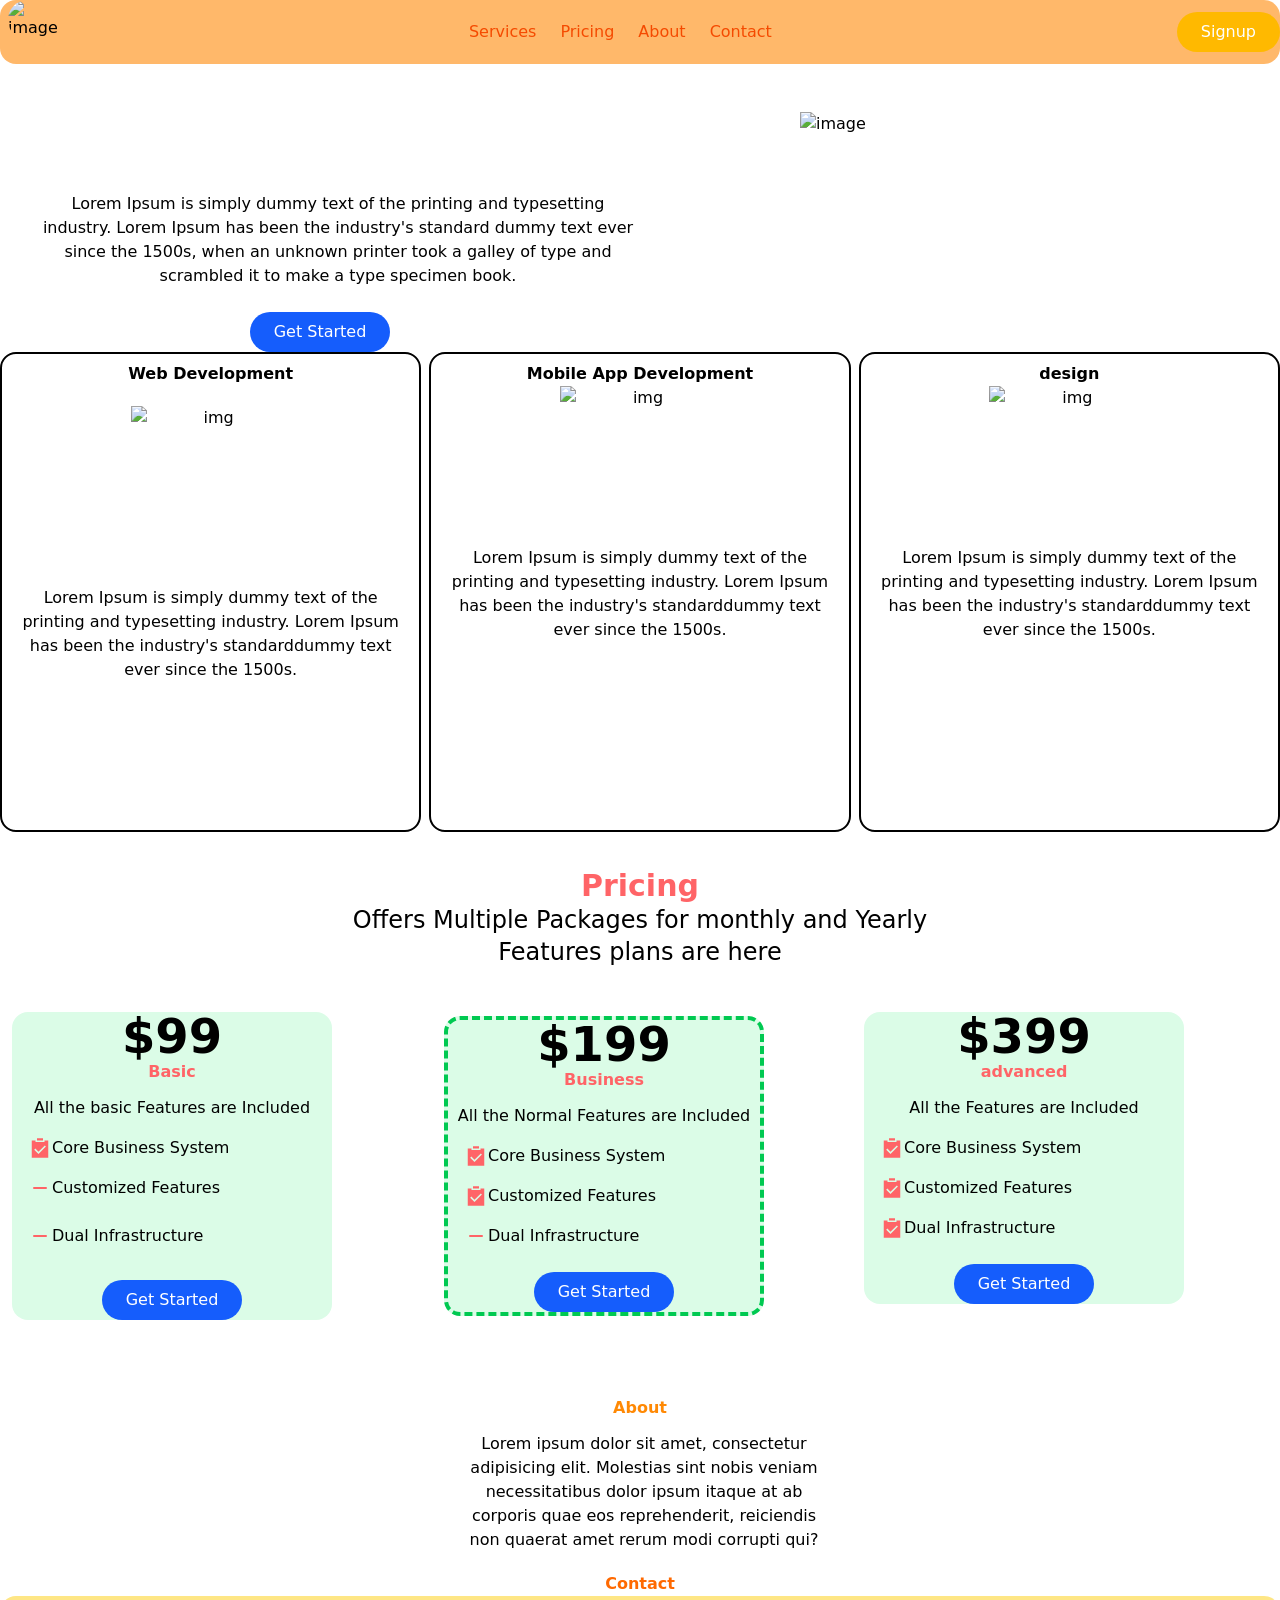
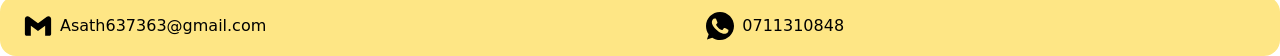
==== index.html @ 2b61382c "Add files via upload" ====
<!DOCTYPE html>
<html lang="en">
<head>
    <meta charset="UTF-8">
    <meta name="viewport" content="width=device-width, initial-scale=1.0">
    <title>Landing Page</title>
    <link href="output.css" rel="stylesheet">
    
</head>
<body>
    <!-- Nav Bar -->
    <div class="container mx-auto bg-orange-300 rounded-2xl">
        <nav class="flex justify-between items-center ">
            <div class="h-16 w-16  ">
                <a href="#"><img class=" ml-2 rounded-full " src="assests/download.jpg" alt="image"></a>
            </div>
            <ul class="flex space-x-6">
                <li><a class=" text-orange-600 font-medium hover:text-white" href="#">Services</a></li>
                <li><a class="text-orange-600 font-medium hover:text-white" href="#">Pricing</a></li>
                <li><a class="text-orange-600 font-medium hover:text-white" href="#">About</a></li>
                <li><a class="text-orange-600 font-medium hover:text-white" href="#">Contact</a></li>
            </ul>
            <Button class="rounded-full bg-amber-400 px-6 py-2 text-white hover:bg-orange-600 font-medium cursor-pointer"> Signup </Button>
        </nav>
    </div>
        <!-- Hero Section -->
         <div class="mx-auto mt-12 flex">
            <div class="w-1/2 text-center">
                <p class="mt-20 ml-9">Lorem Ipsum is simply dummy text of the printing and typesetting industry. Lorem Ipsum has been the industry's standard
                dummy text ever since the 1500s, when an unknown printer took a galley of type and scrambled it to make a type specimen
                book.</p>

                    <button class="bg-blue-600 font-medium text-white rounded-full p-4 px-6 py-2 mt-6 hover:bg-red-300 cursor-pointer"> Get Started </button>
            </div>
                <div class="w-1/2">
                    <img class="mx-auto w-1/2 " src="./assests/1st.png" alt="image">
                </div>

            
         </div>

         <!-- main section -->

        <div class="container mx-auto flex justify-center space-x-2">
            <div class=" h-120 border-2  rounded-2xl w-1/3 p-2 text-center gap-5 flex flex-col items-center">
                <h1 class="font-bold">Web Development</h1>
                <img class="h-40 w-40 items-center flex  " src="assests/pic1.png" alt="img">
                <p>Lorem Ipsum is simply dummy text of the printing and typesetting industry. Lorem Ipsum has been the industry's standarddummy text ever since the 1500s.</p>
            </div>

            <div class="h-120 border-2  rounded-2xl w-1/3 p-2 text-center flex flex-col items-center">
                <h1 class="font-bold">Mobile App Development</h1>
                <img class="h-40 w-40 items-center flex" src="assests/pic2.png" alt="img">
                <p>Lorem Ipsum is simply dummy text of the printing and typesetting industry. Lorem Ipsum has been the industry's standarddummy text ever since the 1500s.</p>
            </div>

            <div class="h-120 border-2  rounded-2xl w-1/3 p-2 text-center flex flex-col items-center">
                <h1 class="font-bold">design</h1>
                <img class="h-40 w-40 " src="assests/pic3.png" alt="img">
                <p>Lorem Ipsum is simply dummy text of the printing and typesetting industry. Lorem Ipsum has been the industry's standarddummy text ever since the 1500s. </p>
            </div>
         </div>

            <!-- Pricing -->
         <div class="container mx-auto mt-6 ">
            <div class="text-center p-3">
                <h1 class="text-red-400 font-bold text-3xl">Pricing</h1>
                <p class="text-2xl">Offers Multiple Packages for monthly and Yearly</p>
                <p class="text-2xl">Features plans are here</p>
            </div>

            <div class=" grid grid-cols-3 gap-4 mt-4 items-center ">
                <div class=" ml-3 gap-2 relative mt-4  bg-green-100  w-80 rounded-2xl hover:shadow-2xl text-center">
                    <h1 class="font-bold text-5xl ">$99</h1>
                    <h2 class="text-red-400 mb-3 font-bold">Basic</h2>
                    <p>All the basic Features are Included</p>
                    <ul class="ml-4">
                        
                        <li class="flex items-center mt-4">
                            <div>
                                <svg class="h-6 w-6 text-red-400 " width="800px" height="800px" viewBox="0 0 1024 1024" class="icon" xmlns="http://www.w3.org/2000/svg">
                                    <path fill="currentcolor"
                                        d="M704 192h160v736H160V192h160.064v64H704v-64zM311.616 537.28l-45.312 45.248L447.36 763.52l316.8-316.8-45.312-45.184L447.36 673.024 311.616 537.28zM384 192V96h256v96H384z" />
                                </svg>
                            </div>
                            <div>
                                Core Business System
                            </div>
                        </li>
                        <li class="flex items-center mt-4">
                            <div>
                                <svg class="h-6 w-6 text-red-400" width="800px" height="800px" viewBox="0 0 24 24" fill="none" xmlns="http://www.w3.org/2000/svg">
                                    <path d="M6 12L18 12" stroke="currentcolor" stroke-width="2" stroke-linecap="round" stroke-linejoin="round" />
                                </svg>
                            </div>
                            <div>
                               Customized Features
                            </div>
                            
                        </li>

                        <li class="flex items-center mt-4">
                            <div>
                                <svg class="h-10 w-6 text-red-400" width="800px" height="800px" viewBox="0 0 24 24" fill="none"
                                    xmlns="http://www.w3.org/2000/svg">
                                    <path d="M6 12L18 12" stroke="currentcolor" stroke-width="2" stroke-linecap="round"
                                        stroke-linejoin="round" />
                                </svg>
                            </div>
                            <div>
                               Dual Infrastructure
                            </div>
                                
                        
                        </li>
                        
                    </ul>
                    <button
                        class=" items-center bg-blue-600 font-medium text-white rounded-full px-6 py-2 mt-6 hover:bg-red-300 cursor-pointer">Get
                        Started </button>
                    
                </div>

                <div class="  border border-4 border-green-500 border-dashed ml-3 gap-2 relative mt-4  bg-green-100  w-80 rounded-2xl hover:shadow-2xl text-center">
                    <h1 class="font-bold text-5xl items-center ">$199</h1>
                    <h2 class="text-red-400 mb-3 font-bold ">Business</h2>
                    <p>All the Normal Features are Included</p>
                    <ul class="ml-4">
                        <li class="flex items-center mt-4">
                            <div>
                                <svg class="h-6 w-6 text-red-400 " width="800px" height="800px" viewBox="0 0 1024 1024" class="icon"
                                    xmlns="http://www.w3.org/2000/svg">
                                    <path fill="currentcolor"
                                        d="M704 192h160v736H160V192h160.064v64H704v-64zM311.616 537.28l-45.312 45.248L447.36 763.52l316.8-316.8-45.312-45.184L447.36 673.024 311.616 537.28zM384 192V96h256v96H384z" />
                                </svg>
                            </div>
                            <div>
                                Core Business System
                            </div>
                        </li>
                        <li class="flex items-center mt-4">
                            <div>
                                <svg class="h-6 w-6 text-red-400 " width="800px" height="800px" viewBox="0 0 1024 1024" class="icon"
                                    xmlns="http://www.w3.org/2000/svg">
                                    <path fill="currentcolor"
                                        d="M704 192h160v736H160V192h160.064v64H704v-64zM311.616 537.28l-45.312 45.248L447.36 763.52l316.8-316.8-45.312-45.184L447.36 673.024 311.616 537.28zM384 192V96h256v96H384z" />
                                </svg>
                            </div>
                            <div>
                                Customized Features
                            </div>
                        </li>
                    
                        </li>
                    
                        <li class="flex items-center mt-4">
                            <div>
                                <svg class="h-6 w-6  text-red-400" width="800px" height="800px" viewBox="0 0 24 24" fill="none"
                                    xmlns="http://www.w3.org/2000/svg">
                                    <path d="M6 12L18 12" stroke="currentcolor" stroke-width="2" stroke-linecap="round"
                                        stroke-linejoin="round" />
                                </svg>
                            </div>
                            <div>
                                Dual Infrastructure
                            </div>
                    
                        </li>
                    
                    </ul>
                    <button
                        class=" items-center bg-blue-600 font-medium text-white rounded-full px-6 py-2 mt-6 hover:bg-red-300 cursor-pointer">Get
                        Started </button>
                </div>

                <div class="relativemt-4 bg-green-100 w-80 rounded-2xl hover:shadow-2xl text-center">
                    <h1 class="font-bold text-5xl items-center ">$399</h1>
                    <h2 class="text-red-400 mb-3 font-bold">advanced</h2>
                    <p>All the Features are Included</p>
                    <ul class="ml-4">
                        <li class="flex items-center mt-4">
                            <div>
                                <svg class="h-6 w-6 text-red-400 " width="800px" height="800px" viewBox="0 0 1024 1024" class="icon"
                                    xmlns="http://www.w3.org/2000/svg">
                                    <path fill="currentcolor"
                                        d="M704 192h160v736H160V192h160.064v64H704v-64zM311.616 537.28l-45.312 45.248L447.36 763.52l316.8-316.8-45.312-45.184L447.36 673.024 311.616 537.28zM384 192V96h256v96H384z" />
                                </svg>
                            </div>
                            <div>
                                Core Business System
                            </div>
                        </li>
                        <li class="flex items-center mt-4">
                            <div>
                                <svg class="h-6 w-6 text-red-400 " width="800px" height="800px" viewBox="0 0 1024 1024" class="icon"
                                    xmlns="http://www.w3.org/2000/svg">
                                    <path fill="currentcolor"
                                        d="M704 192h160v736H160V192h160.064v64H704v-64zM311.616 537.28l-45.312 45.248L447.36 763.52l316.8-316.8-45.312-45.184L447.36 673.024 311.616 537.28zM384 192V96h256v96H384z" />
                                </svg>
                            </div>
                            <div>
                                Customized Features
                            </div>
                        </li>
                    
                        </li>
                    
                        <li class="flex items-center mt-4">
                            <div>
                                <svg class="h-6 w-6 text-red-400 " width="800px" height="800px" viewBox="0 0 1024 1024" class="icon"
                                    xmlns="http://www.w3.org/2000/svg">
                                    <path fill="currentcolor"
                                        d="M704 192h160v736H160V192h160.064v64H704v-64zM311.616 537.28l-45.312 45.248L447.36 763.52l316.8-316.8-45.312-45.184L447.36 673.024 311.616 537.28zM384 192V96h256v96H384z" />
                                </svg>
                            </div>
                            <div>
                                Dual Infrastructure
                            </div>
                    
                        </li>
                    
                    </ul>
                    <button
                        class="items-center bg-blue-600 font-medium text-white rounded-full px-6 py-2 mt-6 hover:bg-red-300 cursor-pointer">Get
                        Started </button>



                </div>

           

           <div>

           </div>
                 <div>
                    <div class=" p-5 mt-10 ">
                        <h1 class="text-center font-bold text-orange-400">About </h1>
                        <p class=" mt-3 mx-auto ml-2 text-center ">Lorem ipsum dolor sit amet, consectetur adipisicing elit. Molestias sint nobis veniam necessitatibus dolor ipsum itaque at ab corporis quae eos reprehenderit, reiciendis non quaerat amet rerum modi corrupti qui?</p>
                    </div>
                </div>
            
            </div>
                <h1 class="text-center font-bold text-orange-500 ">Contact</h1>
            <div class="flex items-center justify-between px-6 py-4 bg-amber-200 rounded-2xl">

                

                <div class="container flex ">
                    
                    <div class="flex items-center ">
                        <svg class="h-7 w-7" fill="#000000" width="800px" height="800px" viewBox="0 0 32 32" version="1.1" xmlns="http://www.w3.org/2000/svg">
                            <title>gmail</title>
                            <path
                                d="M30.996 7.824v17.381c0 0 0 0 0 0.001 0 1.129-0.915 2.044-2.044 2.044-0 0-0 0-0.001 0h-4.772v-11.587l-8.179 6.136-8.179-6.136v11.588h-4.772c0 0 0 0-0 0-1.129 0-2.044-0.915-2.044-2.044 0-0 0-0.001 0-0.001v0-17.381c0-0 0-0.001 0-0.001 0-1.694 1.373-3.067 3.067-3.067 0.694 0 1.334 0.231 1.848 0.619l-0.008-0.006 10.088 7.567 10.088-7.567c0.506-0.383 1.146-0.613 1.84-0.613 1.694 0 3.067 1.373 3.067 3.067v0z">
                            </path>
                        </svg>
                        <p class="ml-2">Asath637363@gmail.com</p>
                    </div>


                    <div class="flex ml-110   items-center spacs-x-2 ">
                    <svg class="h-7 w-7 mr-2 " width="800px" height="800px" viewBox="0 0 20 20" version="1.1" xmlns="http://www.w3.org/2000/svg"
                        xmlns:xlink="http://www.w3.org/1999/xlink">
                    
                        <title>whatsapp [#128]</title>
                        <desc>Created with Sketch.</desc>
                        <defs>
                    
                        </defs>
                        <g id="Page-1" stroke="none" stroke-width="1" fill="none" fill-rule="evenodd">
                            <g id="Dribbble-Light-Preview" transform="translate(-300.000000, -7599.000000)" fill="#000000">
                                <g id="icons" transform="translate(56.000000, 160.000000)">
                                    <path
                                        d="M259.821,7453.12124 C259.58,7453.80344 258.622,7454.36761 257.858,7454.53266 C257.335,7454.64369 256.653,7454.73172 254.355,7453.77943 C251.774,7452.71011 248.19,7448.90097 248.19,7446.36621 C248.19,7445.07582 248.934,7443.57337 250.235,7443.57337 C250.861,7443.57337 250.999,7443.58538 251.205,7444.07952 C251.446,7444.6617 252.034,7446.09613 252.104,7446.24317 C252.393,7446.84635 251.81,7447.19946 251.387,7447.72462 C251.252,7447.88266 251.099,7448.05372 251.27,7448.3478 C251.44,7448.63589 252.028,7449.59418 252.892,7450.36341 C254.008,7451.35771 254.913,7451.6748 255.237,7451.80984 C255.478,7451.90987 255.766,7451.88687 255.942,7451.69881 C256.165,7451.45774 256.442,7451.05762 256.724,7450.6635 C256.923,7450.38141 257.176,7450.3464 257.441,7450.44643 C257.62,7450.50845 259.895,7451.56477 259.991,7451.73382 C260.062,7451.85686 260.062,7452.43903 259.821,7453.12124 M254.002,7439 L253.997,7439 L253.997,7439 C248.484,7439 244,7443.48535 244,7449 C244,7451.18666 244.705,7453.21526 245.904,7454.86076 L244.658,7458.57687 L248.501,7457.3485 C250.082,7458.39482 251.969,7459 254.002,7459 C259.515,7459 264,7454.51465 264,7449 C264,7443.48535 259.515,7439 254.002,7439"
                                        id="whatsapp-[#128]">
                    
                                    </path>
                                </g>
                            </g>
                        </g>
                    </svg>
                    <p class=""> 0711310848</p>
                </div>
                    <div class="flex ml-110 ">
                         <svg class="h-7 w-10  " width="800px" height="800px" viewBox="0 0 20 20" version="1.1" xmlns="http://www.w3.org/2000/svg"
                             xmlns:xlink="http://www.w3.org/1999/xlink">
                    
                                <title>github [#142]</title>
                                <desc>Created with Sketch.</desc>
                                <defs>
                    
                             </defs>
                             <g id="Page-1" stroke="none" stroke-width="1" fill="none" fill-rule="evenodd">
                                    <g id="Dribbble-Light-Preview" transform="translate(-140.000000, -7559.000000)" fill="#000000">
                                        <g id="icons" transform="translate(56.000000, 160.000000)">
                                         <path
                                             d="M94,7399 C99.523,7399 104,7403.59 104,7409.253 C104,7413.782 101.138,7417.624 97.167,7418.981 C96.66,7419.082 96.48,7418.762 96.48,7418.489 C96.48,7418.151 96.492,7417.047 96.492,7415.675 C96.492,7414.719 96.172,7414.095 95.813,7413.777 C98.04,7413.523 100.38,7412.656 100.38,7408.718 C100.38,7407.598 99.992,7406.684 99.35,7405.966 C99.454,7405.707 99.797,7404.664 99.252,7403.252 C99.252,7403.252 98.414,7402.977 96.505,7404.303 C95.706,7404.076 94.85,7403.962 94,7403.958 C93.15,7403.962 92.295,7404.076 91.497,7404.303 C89.586,7402.977 88.746,7403.252 88.746,7403.252 C88.203,7404.664 88.546,7405.707 88.649,7405.966 C88.01,7406.684 87.619,7407.598 87.619,7408.718 C87.619,7412.646 89.954,7413.526 92.175,7413.785 C91.889,7414.041 91.63,7414.493 91.54,7415.156 C90.97,7415.418 89.522,7415.871 88.63,7414.304 C88.63,7414.304 88.101,7413.319 87.097,7413.247 C87.097,7413.247 86.122,7413.234 87.029,7413.87 C87.029,7413.87 87.684,7414.185 88.139,7415.37 C88.139,7415.37 88.726,7417.2 91.508,7416.58 C91.513,7417.437 91.522,7418.245 91.522,7418.489 C91.522,7418.76 91.338,7419.077 90.839,7418.982 C86.865,7417.627 84,7413.783 84,7409.253 C84,7403.59 88.478,7399 94,7399"
                                                id="github-[#142]">
                    
                                            </path>
                                     </g>
                                 </g>
                             </g>
                         </svg>
                        <a href="https://github.com/Asath01"><p class="text-gray-700">Asath01</p></a>
                    </div>
                </div>
            </div>
         </div>


</body>
</html>
---- output.css ----
/*! tailwindcss v4.2.2 | MIT License | https://tailwindcss.com */
@layer properties;
@layer theme, base, components, utilities;
@layer theme {
  :root, :host {
    --font-sans: ui-sans-serif, system-ui, sans-serif, "Apple Color Emoji",
      "Segoe UI Emoji", "Segoe UI Symbol", "Noto Color Emoji";
    --font-mono: ui-monospace, SFMono-Regular, Menlo, Monaco, Consolas, "Liberation Mono",
      "Courier New", monospace;
    --color-red-300: oklch(80.8% 0.114 19.571);
    --color-red-400: oklch(70.4% 0.191 22.216);
    --color-orange-300: oklch(83.7% 0.128 66.29);
    --color-orange-400: oklch(75% 0.183 55.934);
    --color-orange-500: oklch(70.5% 0.213 47.604);
    --color-orange-600: oklch(64.6% 0.222 41.116);
    --color-amber-200: oklch(92.4% 0.12 95.746);
    --color-amber-400: oklch(82.8% 0.189 84.429);
    --color-green-100: oklch(96.2% 0.044 156.743);
    --color-green-500: oklch(72.3% 0.219 149.579);
    --color-blue-600: oklch(54.6% 0.245 262.881);
    --color-gray-700: oklch(37.3% 0.034 259.733);
    --color-white: #fff;
    --spacing: 0.25rem;
    --text-2xl: 1.5rem;
    --text-2xl--line-height: calc(2 / 1.5);
    --text-3xl: 1.875rem;
    --text-3xl--line-height: calc(2.25 / 1.875);
    --text-5xl: 3rem;
    --text-5xl--line-height: 1;
    --font-weight-medium: 500;
    --font-weight-bold: 700;
    --radius-2xl: 1rem;
    --default-font-family: var(--font-sans);
    --default-mono-font-family: var(--font-mono);
  }
}
@layer base {
  *, ::after, ::before, ::backdrop, ::file-selector-button {
    box-sizing: border-box;
    margin: 0;
    padding: 0;
    border: 0 solid;
  }
  html, :host {
    line-height: 1.5;
    -webkit-text-size-adjust: 100%;
    tab-size: 4;
    font-family: var(--default-font-family, ui-sans-serif, system-ui, sans-serif, "Apple Color Emoji", "Segoe UI Emoji", "Segoe UI Symbol", "Noto Color Emoji");
    font-feature-settings: var(--default-font-feature-settings, normal);
    font-variation-settings: var(--default-font-variation-settings, normal);
    -webkit-tap-highlight-color: transparent;
  }
  hr {
    height: 0;
    color: inherit;
    border-top-width: 1px;
  }
  abbr:where([title]) {
    -webkit-text-decoration: underline dotted;
    text-decoration: underline dotted;
  }
  h1, h2, h3, h4, h5, h6 {
    font-size: inherit;
    font-weight: inherit;
  }
  a {
    color: inherit;
    -webkit-text-decoration: inherit;
    text-decoration: inherit;
  }
  b, strong {
    font-weight: bolder;
  }
  code, kbd, samp, pre {
    font-family: var(--default-mono-font-family, ui-monospace, SFMono-Regular, Menlo, Monaco, Consolas, "Liberation Mono", "Courier New", monospace);
    font-feature-settings: var(--default-mono-font-feature-settings, normal);
    font-variation-settings: var(--default-mono-font-variation-settings, normal);
    font-size: 1em;
  }
  small {
    font-size: 80%;
  }
  sub, sup {
    font-size: 75%;
    line-height: 0;
    position: relative;
    vertical-align: baseline;
  }
  sub {
    bottom: -0.25em;
  }
  sup {
    top: -0.5em;
  }
  table {
    text-indent: 0;
    border-color: inherit;
    border-collapse: collapse;
  }
  :-moz-focusring {
    outline: auto;
  }
  progress {
    vertical-align: baseline;
  }
  summary {
    display: list-item;
  }
  ol, ul, menu {
    list-style: none;
  }
  img, svg, video, canvas, audio, iframe, embed, object {
    display: block;
    vertical-align: middle;
  }
  img, video {
    max-width: 100%;
    height: auto;
  }
  button, input, select, optgroup, textarea, ::file-selector-button {
    font: inherit;
    font-feature-settings: inherit;
    font-variation-settings: inherit;
    letter-spacing: inherit;
    color: inherit;
    border-radius: 0;
    background-color: transparent;
    opacity: 1;
  }
  :where(select:is([multiple], [size])) optgroup {
    font-weight: bolder;
  }
  :where(select:is([multiple], [size])) optgroup option {
    padding-inline-start: 20px;
  }
  ::file-selector-button {
    margin-inline-end: 4px;
  }
  ::placeholder {
    opacity: 1;
  }
  @supports (not (-webkit-appearance: -apple-pay-button))  or (contain-intrinsic-size: 1px) {
    ::placeholder {
      color: currentcolor;
      @supports (color: color-mix(in lab, red, red)) {
        color: color-mix(in oklab, currentcolor 50%, transparent);
      }
    }
  }
  textarea {
    resize: vertical;
  }
  ::-webkit-search-decoration {
    -webkit-appearance: none;
  }
  ::-webkit-date-and-time-value {
    min-height: 1lh;
    text-align: inherit;
  }
  ::-webkit-datetime-edit {
    display: inline-flex;
  }
  ::-webkit-datetime-edit-fields-wrapper {
    padding: 0;
  }
  ::-webkit-datetime-edit, ::-webkit-datetime-edit-year-field, ::-webkit-datetime-edit-month-field, ::-webkit-datetime-edit-day-field, ::-webkit-datetime-edit-hour-field, ::-webkit-datetime-edit-minute-field, ::-webkit-datetime-edit-second-field, ::-webkit-datetime-edit-millisecond-field, ::-webkit-datetime-edit-meridiem-field {
    padding-block: 0;
  }
  ::-webkit-calendar-picker-indicator {
    line-height: 1;
  }
  :-moz-ui-invalid {
    box-shadow: none;
  }
  button, input:where([type="button"], [type="reset"], [type="submit"]), ::file-selector-button {
    appearance: button;
  }
  ::-webkit-inner-spin-button, ::-webkit-outer-spin-button {
    height: auto;
  }
  [hidden]:where(:not([hidden="until-found"])) {
    display: none !important;
  }
}
@layer utilities {
  .relative {
    position: relative;
  }
  .container {
    width: 100%;
    @media (width >= 40rem) {
      max-width: 40rem;
    }
    @media (width >= 48rem) {
      max-width: 48rem;
    }
    @media (width >= 64rem) {
      max-width: 64rem;
    }
    @media (width >= 80rem) {
      max-width: 80rem;
    }
    @media (width >= 96rem) {
      max-width: 96rem;
    }
  }
  .mx-auto {
    margin-inline: auto;
  }
  .mt-3 {
    margin-top: calc(var(--spacing) * 3);
  }
  .mt-4 {
    margin-top: calc(var(--spacing) * 4);
  }
  .mt-5 {
    margin-top: calc(var(--spacing) * 5);
  }
  .mt-6 {
    margin-top: calc(var(--spacing) * 6);
  }
  .mt-10 {
    margin-top: calc(var(--spacing) * 10);
  }
  .mt-11 {
    margin-top: calc(var(--spacing) * 11);
  }
  .mt-12 {
    margin-top: calc(var(--spacing) * 12);
  }
  .mt-20 {
    margin-top: calc(var(--spacing) * 20);
  }
  .mr-2 {
    margin-right: calc(var(--spacing) * 2);
  }
  .mr-3 {
    margin-right: calc(var(--spacing) * 3);
  }
  .mb-3 {
    margin-bottom: calc(var(--spacing) * 3);
  }
  .mb-5 {
    margin-bottom: calc(var(--spacing) * 5);
  }
  .mb-20 {
    margin-bottom: calc(var(--spacing) * 20);
  }
  .ml-0 {
    margin-left: calc(var(--spacing) * 0);
  }
  .ml-2 {
    margin-left: calc(var(--spacing) * 2);
  }
  .ml-3 {
    margin-left: calc(var(--spacing) * 3);
  }
  .ml-4 {
    margin-left: calc(var(--spacing) * 4);
  }
  .ml-5 {
    margin-left: calc(var(--spacing) * 5);
  }
  .ml-9 {
    margin-left: calc(var(--spacing) * 9);
  }
  .ml-11 {
    margin-left: calc(var(--spacing) * 11);
  }
  .ml-20 {
    margin-left: calc(var(--spacing) * 20);
  }
  .ml-30 {
    margin-left: calc(var(--spacing) * 30);
  }
  .ml-35 {
    margin-left: calc(var(--spacing) * 35);
  }
  .ml-50 {
    margin-left: calc(var(--spacing) * 50);
  }
  .ml-100 {
    margin-left: calc(var(--spacing) * 100);
  }
  .ml-110 {
    margin-left: calc(var(--spacing) * 110);
  }
  .flex {
    display: flex;
  }
  .grid {
    display: grid;
  }
  .table {
    display: table;
  }
  .h-1 {
    height: calc(var(--spacing) * 1);
  }
  .h-6 {
    height: calc(var(--spacing) * 6);
  }
  .h-7 {
    height: calc(var(--spacing) * 7);
  }
  .h-10 {
    height: calc(var(--spacing) * 10);
  }
  .h-10\/12 {
    height: calc(10 / 12 * 100%);
  }
  .h-16 {
    height: calc(var(--spacing) * 16);
  }
  .h-20 {
    height: calc(var(--spacing) * 20);
  }
  .h-40 {
    height: calc(var(--spacing) * 40);
  }
  .h-100 {
    height: calc(var(--spacing) * 100);
  }
  .h-105 {
    height: calc(var(--spacing) * 105);
  }
  .h-110 {
    height: calc(var(--spacing) * 110);
  }
  .h-120 {
    height: calc(var(--spacing) * 120);
  }
  .w-1 {
    width: calc(var(--spacing) * 1);
  }
  .w-1\/2 {
    width: calc(1 / 2 * 100%);
  }
  .w-1\/3 {
    width: calc(1 / 3 * 100%);
  }
  .w-6 {
    width: calc(var(--spacing) * 6);
  }
  .w-7 {
    width: calc(var(--spacing) * 7);
  }
  .w-10 {
    width: calc(var(--spacing) * 10);
  }
  .w-16 {
    width: calc(var(--spacing) * 16);
  }
  .w-40 {
    width: calc(var(--spacing) * 40);
  }
  .w-50 {
    width: calc(var(--spacing) * 50);
  }
  .w-80 {
    width: calc(var(--spacing) * 80);
  }
  .border-collapse {
    border-collapse: collapse;
  }
  .transform {
    transform: var(--tw-rotate-x,) var(--tw-rotate-y,) var(--tw-rotate-z,) var(--tw-skew-x,) var(--tw-skew-y,);
  }
  .cursor-pointer {
    cursor: pointer;
  }
  .resize {
    resize: both;
  }
  .grid-cols-3 {
    grid-template-columns: repeat(3, minmax(0, 1fr));
  }
  .grid-cols-4 {
    grid-template-columns: repeat(4, minmax(0, 1fr));
  }
  .flex-col {
    flex-direction: column;
  }
  .content-end {
    align-content: flex-end;
  }
  .items-center {
    align-items: center;
  }
  .items-end {
    align-items: flex-end;
  }
  .justify-between {
    justify-content: space-between;
  }
  .justify-center {
    justify-content: center;
  }
  .justify-end {
    justify-content: flex-end;
  }
  .gap-2 {
    gap: calc(var(--spacing) * 2);
  }
  .gap-4 {
    gap: calc(var(--spacing) * 4);
  }
  .gap-5 {
    gap: calc(var(--spacing) * 5);
  }
  .space-x-2 {
    :where(& > :not(:last-child)) {
      --tw-space-x-reverse: 0;
      margin-inline-start: calc(calc(var(--spacing) * 2) * var(--tw-space-x-reverse));
      margin-inline-end: calc(calc(var(--spacing) * 2) * calc(1 - var(--tw-space-x-reverse)));
    }
  }
  .space-x-6 {
    :where(& > :not(:last-child)) {
      --tw-space-x-reverse: 0;
      margin-inline-start: calc(calc(var(--spacing) * 6) * var(--tw-space-x-reverse));
      margin-inline-end: calc(calc(var(--spacing) * 6) * calc(1 - var(--tw-space-x-reverse)));
    }
  }
  .rounded-2xl {
    border-radius: var(--radius-2xl);
  }
  .rounded-full {
    border-radius: calc(infinity * 1px);
  }
  .border {
    border-style: var(--tw-border-style);
    border-width: 1px;
  }
  .border-0 {
    border-style: var(--tw-border-style);
    border-width: 0px;
  }
  .border-2 {
    border-style: var(--tw-border-style);
    border-width: 2px;
  }
  .border-4 {
    border-style: var(--tw-border-style);
    border-width: 4px;
  }
  .border-dashed {
    --tw-border-style: dashed;
    border-style: dashed;
  }
  .border-green-500 {
    border-color: var(--color-green-500);
  }
  .bg-amber-200 {
    background-color: var(--color-amber-200);
  }
  .bg-amber-400 {
    background-color: var(--color-amber-400);
  }
  .bg-blue-600 {
    background-color: var(--color-blue-600);
  }
  .bg-green-100 {
    background-color: var(--color-green-100);
  }
  .bg-orange-300 {
    background-color: var(--color-orange-300);
  }
  .p-2 {
    padding: calc(var(--spacing) * 2);
  }
  .p-3 {
    padding: calc(var(--spacing) * 3);
  }
  .p-4 {
    padding: calc(var(--spacing) * 4);
  }
  .p-5 {
    padding: calc(var(--spacing) * 5);
  }
  .px-6 {
    padding-inline: calc(var(--spacing) * 6);
  }
  .py-2 {
    padding-block: calc(var(--spacing) * 2);
  }
  .py-4 {
    padding-block: calc(var(--spacing) * 4);
  }
  .text-center {
    text-align: center;
  }
  .text-2xl {
    font-size: var(--text-2xl);
    line-height: var(--tw-leading, var(--text-2xl--line-height));
  }
  .text-3xl {
    font-size: var(--text-3xl);
    line-height: var(--tw-leading, var(--text-3xl--line-height));
  }
  .text-5xl {
    font-size: var(--text-5xl);
    line-height: var(--tw-leading, var(--text-5xl--line-height));
  }
  .font-bold {
    --tw-font-weight: var(--font-weight-bold);
    font-weight: var(--font-weight-bold);
  }
  .font-medium {
    --tw-font-weight: var(--font-weight-medium);
    font-weight: var(--font-weight-medium);
  }
  .text-gray-700 {
    color: var(--color-gray-700);
  }
  .text-orange-400 {
    color: var(--color-orange-400);
  }
  .text-orange-500 {
    color: var(--color-orange-500);
  }
  .text-orange-600 {
    color: var(--color-orange-600);
  }
  .text-red-400 {
    color: var(--color-red-400);
  }
  .text-white {
    color: var(--color-white);
  }
  .underline {
    text-decoration-line: underline;
  }
  .outline {
    outline-style: var(--tw-outline-style);
    outline-width: 1px;
  }
  .hover\:scale-3d {
    &:hover {
      @media (hover: hover) {
        scale: var(--tw-scale-x) var(--tw-scale-y) var(--tw-scale-z);
      }
    }
  }
  .hover\:bg-orange-600 {
    &:hover {
      @media (hover: hover) {
        background-color: var(--color-orange-600);
      }
    }
  }
  .hover\:bg-red-300 {
    &:hover {
      @media (hover: hover) {
        background-color: var(--color-red-300);
      }
    }
  }
  .hover\:text-white {
    &:hover {
      @media (hover: hover) {
        color: var(--color-white);
      }
    }
  }
  .hover\:shadow-2xl {
    &:hover {
      @media (hover: hover) {
        --tw-shadow: 0 25px 50px -12px var(--tw-shadow-color, rgb(0 0 0 / 0.25));
        box-shadow: var(--tw-inset-shadow), var(--tw-inset-ring-shadow), var(--tw-ring-offset-shadow), var(--tw-ring-shadow), var(--tw-shadow);
      }
    }
  }
}
@property --tw-rotate-x {
  syntax: "*";
  inherits: false;
}
@property --tw-rotate-y {
  syntax: "*";
  inherits: false;
}
@property --tw-rotate-z {
  syntax: "*";
  inherits: false;
}
@property --tw-skew-x {
  syntax: "*";
  inherits: false;
}
@property --tw-skew-y {
  syntax: "*";
  inherits: false;
}
@property --tw-space-x-reverse {
  syntax: "*";
  inherits: false;
  initial-value: 0;
}
@property --tw-border-style {
  syntax: "*";
  inherits: false;
  initial-value: solid;
}
@property --tw-font-weight {
  syntax: "*";
  inherits: false;
}
@property --tw-outline-style {
  syntax: "*";
  inherits: false;
  initial-value: solid;
}
@property --tw-scale-x {
  syntax: "*";
  inherits: false;
  initial-value: 1;
}
@property --tw-scale-y {
  syntax: "*";
  inherits: false;
  initial-value: 1;
}
@property --tw-scale-z {
  syntax: "*";
  inherits: false;
  initial-value: 1;
}
@property --tw-shadow {
  syntax: "*";
  inherits: false;
  initial-value: 0 0 #0000;
}
@property --tw-shadow-color {
  syntax: "*";
  inherits: false;
}
@property --tw-shadow-alpha {
  syntax: "<percentage>";
  inherits: false;
  initial-value: 100%;
}
@property --tw-inset-shadow {
  syntax: "*";
  inherits: false;
  initial-value: 0 0 #0000;
}
@property --tw-inset-shadow-color {
  syntax: "*";
  inherits: false;
}
@property --tw-inset-shadow-alpha {
  syntax: "<percentage>";
  inherits: false;
  initial-value: 100%;
}
@property --tw-ring-color {
  syntax: "*";
  inherits: false;
}
@property --tw-ring-shadow {
  syntax: "*";
  inherits: false;
  initial-value: 0 0 #0000;
}
@property --tw-inset-ring-color {
  syntax: "*";
  inherits: false;
}
@property --tw-inset-ring-shadow {
  syntax: "*";
  inherits: false;
  initial-value: 0 0 #0000;
}
@property --tw-ring-inset {
  syntax: "*";
  inherits: false;
}
@property --tw-ring-offset-width {
  syntax: "<length>";
  inherits: false;
  initial-value: 0px;
}
@property --tw-ring-offset-color {
  syntax: "*";
  inherits: false;
  initial-value: #fff;
}
@property --tw-ring-offset-shadow {
  syntax: "*";
  inherits: false;
  initial-value: 0 0 #0000;
}
@layer properties {
  @supports ((-webkit-hyphens: none) and (not (margin-trim: inline))) or ((-moz-orient: inline) and (not (color:rgb(from red r g b)))) {
    *, ::before, ::after, ::backdrop {
      --tw-rotate-x: initial;
      --tw-rotate-y: initial;
      --tw-rotate-z: initial;
      --tw-skew-x: initial;
      --tw-skew-y: initial;
      --tw-space-x-reverse: 0;
      --tw-border-style: solid;
      --tw-font-weight: initial;
      --tw-outline-style: solid;
      --tw-scale-x: 1;
      --tw-scale-y: 1;
      --tw-scale-z: 1;
      --tw-shadow: 0 0 #0000;
      --tw-shadow-color: initial;
      --tw-shadow-alpha: 100%;
      --tw-inset-shadow: 0 0 #0000;
      --tw-inset-shadow-color: initial;
      --tw-inset-shadow-alpha: 100%;
      --tw-ring-color: initial;
      --tw-ring-shadow: 0 0 #0000;
      --tw-inset-ring-color: initial;
      --tw-inset-ring-shadow: 0 0 #0000;
      --tw-ring-inset: initial;
      --tw-ring-offset-width: 0px;
      --tw-ring-offset-color: #fff;
      --tw-ring-offset-shadow: 0 0 #0000;
    }
  }
}
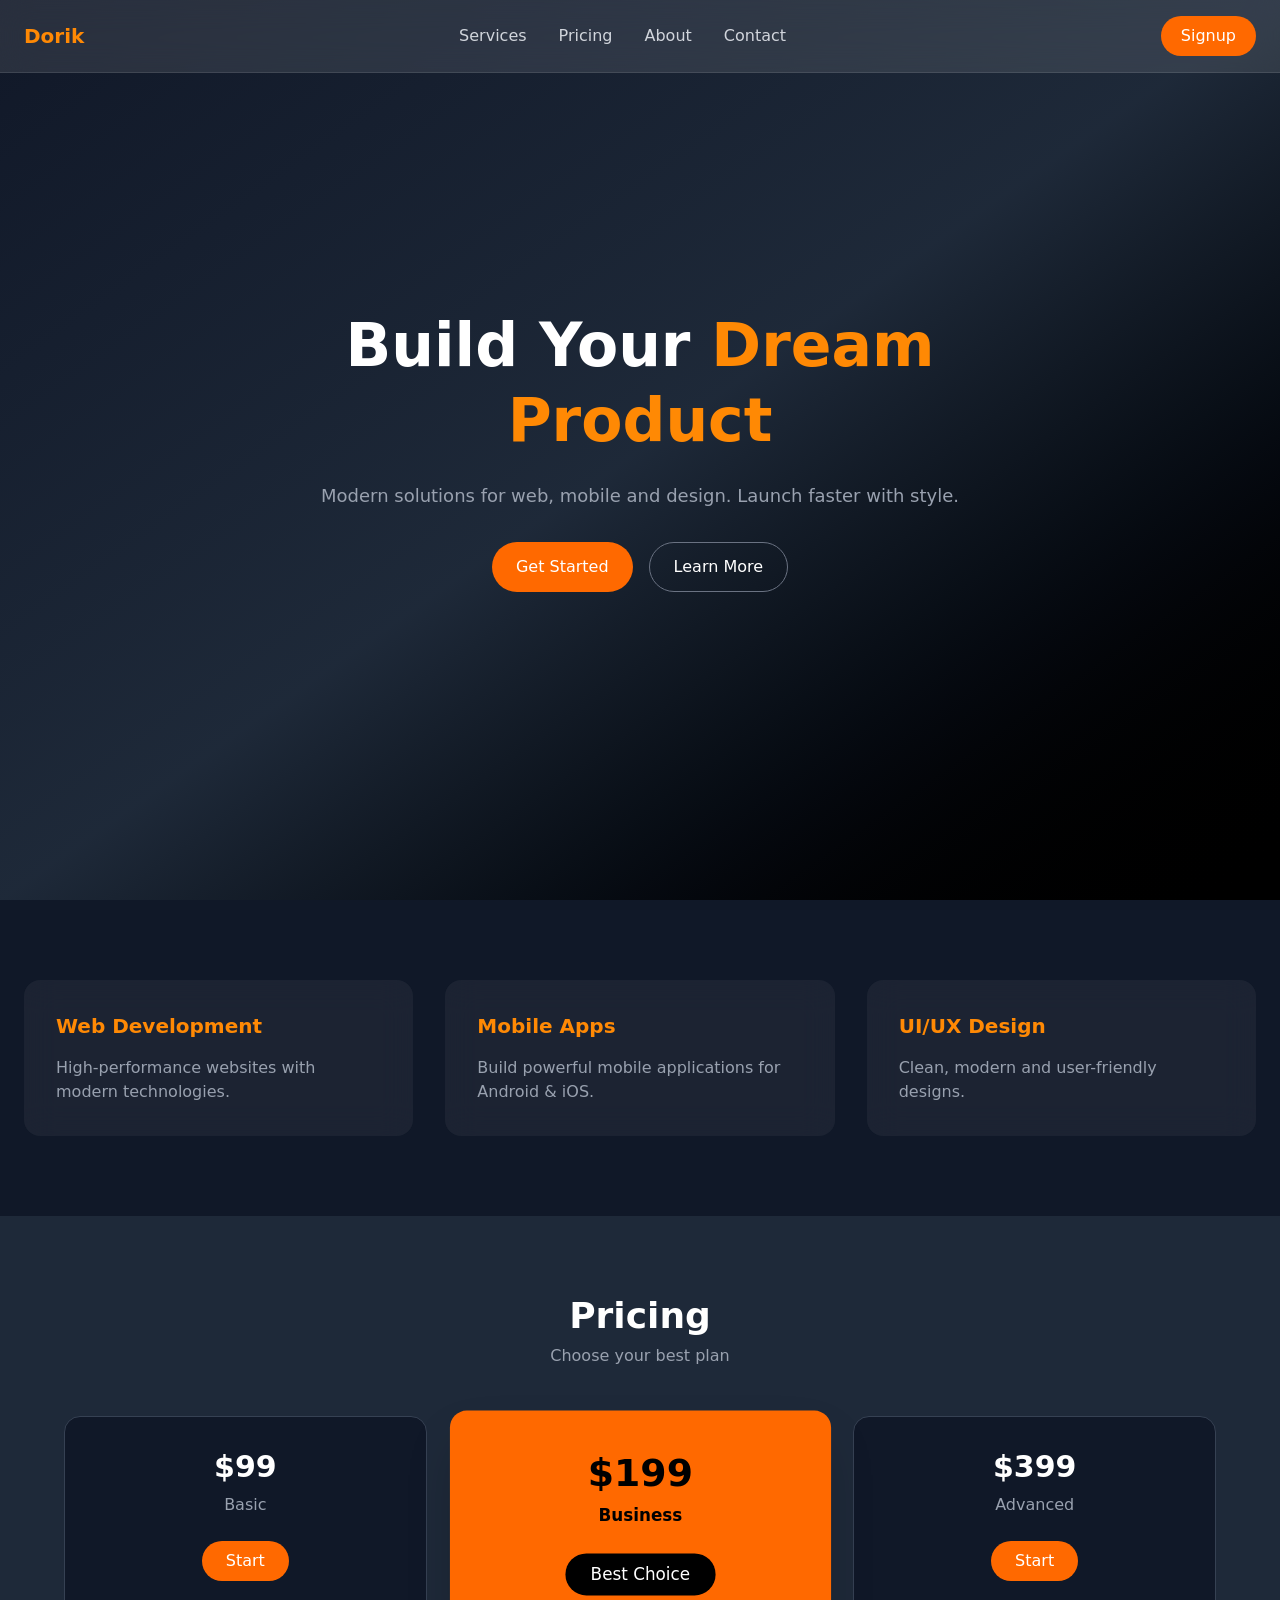
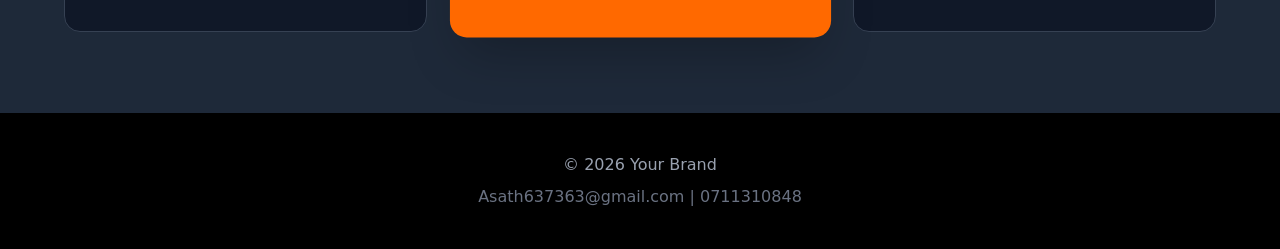
==== commit 4200ab32: "Add files via upload" ====
--- a/index.html
+++ b/index.html
@@ -1,314 +1,121 @@
 <!DOCTYPE html>
-<html lang="en">
+<html lang="en" class="scroll-smooth">
+
 <head>
     <meta charset="UTF-8">
     <meta name="viewport" content="width=device-width, initial-scale=1.0">
-    <title>Landing Page</title>
-    <link href="output.css" rel="stylesheet">
-    
+    <title>Modern Landing</title>
+    <link href="./output.css" rel="stylesheet">
 </head>
-<body>
-    <!-- Nav Bar -->
-    <div class="container mx-auto bg-orange-300 rounded-2xl">
-        <nav class="flex justify-between items-center ">
-            <div class="h-16 w-16  ">
-                <a href="#"><img class=" ml-2 rounded-full " src="assests/download.jpg" alt="image"></a>
+
+<body class="bg-gray-900 text-white">
+
+    <!-- NAVBAR -->
+    <header class="fixed w-full top-0 backdrop-blur-lg bg-white/10 border-b border-white/10 z-50">
+        <div class="max-w-7xl mx-auto px-6 py-4 flex justify-between items-center">
+
+            <h1 class="text-xl font-bold text-orange-400">Dorik</h1>
+
+            <nav class="hidden md:flex space-x-8 text-gray-300">
+                <a href="#services" class="hover:text-orange-400">Services</a>
+                <a href="#pricing" class="hover:text-orange-400">Pricing</a>
+                <a href="#about" class="hover:text-orange-400">About</a>
+                <a href="#contact" class="hover:text-orange-400">Contact</a>
+            </nav>
+
+            <button class="bg-orange-500 px-5 py-2 rounded-full hover:bg-orange-600 transition">
+                Signup
+            </button>
+        </div>
+    </header>
+
+    <!-- HERO / ABOUT -->
+    <section id="about"
+        class="min-h-screen flex items-center justify-center text-center px-6 bg-gradient-to-br from-gray-900 via-gray-800 to-black">
+
+        <div class="max-w-3xl">
+            <h1 class="text-4xl md:text-6xl font-bold leading-tight">
+                Build Your <span class="text-orange-400">Dream Product</span>
+            </h1>
+
+            <p class="mt-6 text-gray-400 text-lg">
+                Modern solutions for web, mobile and design. Launch faster with style.
+            </p>
+
+            <div class="mt-8 flex justify-center gap-4 flex-wrap">
+                <button class="bg-orange-500 px-6 py-3 rounded-full hover:bg-orange-600">
+                    <a href="#pricing">Get Started</a>
+                </button>
+                <button class="border border-gray-500 px-6 py-3 rounded-full hover:bg-gray-800">
+                    <a href="#services">Learn More</a>
+                </button>
             </div>
-            <ul class="flex space-x-6">
-                <li><a class=" text-orange-600 font-medium hover:text-white" href="#">Services</a></li>
-                <li><a class="text-orange-600 font-medium hover:text-white" href="#">Pricing</a></li>
-                <li><a class="text-orange-600 font-medium hover:text-white" href="#">About</a></li>
-                <li><a class="text-orange-600 font-medium hover:text-white" href="#">Contact</a></li>
-            </ul>
-            <Button class="rounded-full bg-amber-400 px-6 py-2 text-white hover:bg-orange-600 font-medium cursor-pointer"> Signup </Button>
-        </nav>
-    </div>
-        <!-- Hero Section -->
-         <div class="mx-auto mt-12 flex">
-            <div class="w-1/2 text-center">
-                <p class="mt-20 ml-9">Lorem Ipsum is simply dummy text of the printing and typesetting industry. Lorem Ipsum has been the industry's standard
-                dummy text ever since the 1500s, when an unknown printer took a galley of type and scrambled it to make a type specimen
-                book.</p>
+        </div>
 
-                    <button class="bg-blue-600 font-medium text-white rounded-full p-4 px-6 py-2 mt-6 hover:bg-red-300 cursor-pointer"> Get Started </button>
-            </div>
-                <div class="w-1/2">
-                    <img class="mx-auto w-1/2 " src="./assests/1st.png" alt="image">
-                </div>
+    </section>
 
-            
-         </div>
+    <!-- SERVICES -->
+    <section id="services" class="py-20 px-6 max-w-7xl mx-auto grid md:grid-cols-3 gap-8">
 
-         <!-- main section -->
+        <div class="bg-white/5 p-8 rounded-2xl backdrop-blur-lg hover:scale-105 transition">
+            <h2 class="text-xl font-semibold text-orange-400 mb-4">Web Development</h2>
+            <p class="text-gray-400">High-performance websites with modern technologies.</p>
+        </div>
 
-        <div class="container mx-auto flex justify-center space-x-2">
-            <div class=" h-120 border-2  rounded-2xl w-1/3 p-2 text-center gap-5 flex flex-col items-center">
-                <h1 class="font-bold">Web Development</h1>
-                <img class="h-40 w-40 items-center flex  " src="assests/pic1.png" alt="img">
-                <p>Lorem Ipsum is simply dummy text of the printing and typesetting industry. Lorem Ipsum has been the industry's standarddummy text ever since the 1500s.</p>
+        <div class="bg-white/5 p-8 rounded-2xl backdrop-blur-lg hover:scale-105 transition">
+            <h2 class="text-xl font-semibold text-orange-400 mb-4">Mobile Apps</h2>
+            <p class="text-gray-400">Build powerful mobile applications for Android & iOS.</p>
+        </div>
+
+        <div class="bg-white/5 p-8 rounded-2xl backdrop-blur-lg hover:scale-105 transition">
+            <h2 class="text-xl font-semibold text-orange-400 mb-4">UI/UX Design</h2>
+            <p class="text-gray-400">Clean, modern and user-friendly designs.</p>
+        </div>
+
+    </section>
+
+    <!-- PRICING -->
+    <section id="pricing" class="py-20 px-6 bg-gray-800">
+
+        <div class="text-center mb-12">
+            <h1 class="text-4xl font-bold">Pricing</h1>
+            <p class="text-gray-400 mt-2">Choose your best plan</p>
+        </div>
+
+        <div class="grid md:grid-cols-3 gap-8 max-w-6xl mx-auto">
+
+            <div class="bg-gray-900 p-8 rounded-2xl text-center border border-gray-700">
+                <h2 class="text-3xl font-bold">$99</h2>
+                <p class="text-gray-400 mt-2">Basic</p>
+                <button class="mt-6 bg-orange-500 px-6 py-2 rounded-full">Start</button>
             </div>
 
-            <div class="h-120 border-2  rounded-2xl w-1/3 p-2 text-center flex flex-col items-center">
-                <h1 class="font-bold">Mobile App Development</h1>
-                <img class="h-40 w-40 items-center flex" src="assests/pic2.png" alt="img">
-                <p>Lorem Ipsum is simply dummy text of the printing and typesetting industry. Lorem Ipsum has been the industry's standarddummy text ever since the 1500s.</p>
+            <div class="bg-orange-500 text-black p-10 rounded-2xl text-center scale-105 shadow-2xl">
+                <h2 class="text-4xl font-bold">$199</h2>
+                <p class="mt-2 font-semibold">Business</p>
+                <button class="mt-6 cursor-pointer bg-black text-white px-6 py-2 rounded-full">Best Choice</button>
             </div>
 
-            <div class="h-120 border-2  rounded-2xl w-1/3 p-2 text-center flex flex-col items-center">
-                <h1 class="font-bold">design</h1>
-                <img class="h-40 w-40 " src="assests/pic3.png" alt="img">
-                <p>Lorem Ipsum is simply dummy text of the printing and typesetting industry. Lorem Ipsum has been the industry's standarddummy text ever since the 1500s. </p>
-            </div>
-         </div>
-
-            <!-- Pricing -->
-         <div class="container mx-auto mt-6 ">
-            <div class="text-center p-3">
-                <h1 class="text-red-400 font-bold text-3xl">Pricing</h1>
-                <p class="text-2xl">Offers Multiple Packages for monthly and Yearly</p>
-                <p class="text-2xl">Features plans are here</p>
+            <div class="bg-gray-900 p-8 rounded-2xl text-center border border-gray-700">
+                <h2 class="text-3xl font-bold">$399</h2>
+                <p class="text-gray-400 mt-2">Advanced</p>
+                <button class="mt-6 bg-orange-500 px-6 py-2 rounded-full">Start</button>
             </div>
 
-            <div class=" grid grid-cols-3 gap-4 mt-4 items-center ">
-                <div class=" ml-3 gap-2 relative mt-4  bg-green-100  w-80 rounded-2xl hover:shadow-2xl text-center">
-                    <h1 class="font-bold text-5xl ">$99</h1>
-                    <h2 class="text-red-400 mb-3 font-bold">Basic</h2>
-                    <p>All the basic Features are Included</p>
-                    <ul class="ml-4">
-                        
-                        <li class="flex items-center mt-4">
-                            <div>
-                                <svg class="h-6 w-6 text-red-400 " width="800px" height="800px" viewBox="0 0 1024 1024" class="icon" xmlns="http://www.w3.org/2000/svg">
-                                    <path fill="currentcolor"
-                                        d="M704 192h160v736H160V192h160.064v64H704v-64zM311.616 537.28l-45.312 45.248L447.36 763.52l316.8-316.8-45.312-45.184L447.36 673.024 311.616 537.28zM384 192V96h256v96H384z" />
-                                </svg>
-                            </div>
-                            <div>
-                                Core Business System
-                            </div>
-                        </li>
-                        <li class="flex items-center mt-4">
-                            <div>
-                                <svg class="h-6 w-6 text-red-400" width="800px" height="800px" viewBox="0 0 24 24" fill="none" xmlns="http://www.w3.org/2000/svg">
-                                    <path d="M6 12L18 12" stroke="currentcolor" stroke-width="2" stroke-linecap="round" stroke-linejoin="round" />
-                                </svg>
-                            </div>
-                            <div>
-                               Customized Features
-                            </div>
-                            
-                        </li>
+        </div>
 
-                        <li class="flex items-center mt-4">
-                            <div>
-                                <svg class="h-10 w-6 text-red-400" width="800px" height="800px" viewBox="0 0 24 24" fill="none"
-                                    xmlns="http://www.w3.org/2000/svg">
-                                    <path d="M6 12L18 12" stroke="currentcolor" stroke-width="2" stroke-linecap="round"
-                                        stroke-linejoin="round" />
-                                </svg>
-                            </div>
-                            <div>
-                               Dual Infrastructure
-                            </div>
-                                
-                        
-                        </li>
-                        
-                    </ul>
-                    <button
-                        class=" items-center bg-blue-600 font-medium text-white rounded-full px-6 py-2 mt-6 hover:bg-red-300 cursor-pointer">Get
-                        Started </button>
-                    
-                </div>
+    </section>
 
-                <div class="  border border-4 border-green-500 border-dashed ml-3 gap-2 relative mt-4  bg-green-100  w-80 rounded-2xl hover:shadow-2xl text-center">
-                    <h1 class="font-bold text-5xl items-center ">$199</h1>
-                    <h2 class="text-red-400 mb-3 font-bold ">Business</h2>
-                    <p>All the Normal Features are Included</p>
-                    <ul class="ml-4">
-                        <li class="flex items-center mt-4">
-                            <div>
-                                <svg class="h-6 w-6 text-red-400 " width="800px" height="800px" viewBox="0 0 1024 1024" class="icon"
-                                    xmlns="http://www.w3.org/2000/svg">
-                                    <path fill="currentcolor"
-                                        d="M704 192h160v736H160V192h160.064v64H704v-64zM311.616 537.28l-45.312 45.248L447.36 763.52l316.8-316.8-45.312-45.184L447.36 673.024 311.616 537.28zM384 192V96h256v96H384z" />
-                                </svg>
-                            </div>
-                            <div>
-                                Core Business System
-                            </div>
-                        </li>
-                        <li class="flex items-center mt-4">
-                            <div>
-                                <svg class="h-6 w-6 text-red-400 " width="800px" height="800px" viewBox="0 0 1024 1024" class="icon"
-                                    xmlns="http://www.w3.org/2000/svg">
-                                    <path fill="currentcolor"
-                                        d="M704 192h160v736H160V192h160.064v64H704v-64zM311.616 537.28l-45.312 45.248L447.36 763.52l316.8-316.8-45.312-45.184L447.36 673.024 311.616 537.28zM384 192V96h256v96H384z" />
-                                </svg>
-                            </div>
-                            <div>
-                                Customized Features
-                            </div>
-                        </li>
-                    
-                        </li>
-                    
-                        <li class="flex items-center mt-4">
-                            <div>
-                                <svg class="h-6 w-6  text-red-400" width="800px" height="800px" viewBox="0 0 24 24" fill="none"
-                                    xmlns="http://www.w3.org/2000/svg">
-                                    <path d="M6 12L18 12" stroke="currentcolor" stroke-width="2" stroke-linecap="round"
-                                        stroke-linejoin="round" />
-                                </svg>
-                            </div>
-                            <div>
-                                Dual Infrastructure
-                            </div>
-                    
-                        </li>
-                    
-                    </ul>
-                    <button
-                        class=" items-center bg-blue-600 font-medium text-white rounded-full px-6 py-2 mt-6 hover:bg-red-300 cursor-pointer">Get
-                        Started </button>
-                </div>
-
-                <div class="relativemt-4 bg-green-100 w-80 rounded-2xl hover:shadow-2xl text-center">
-                    <h1 class="font-bold text-5xl items-center ">$399</h1>
-                    <h2 class="text-red-400 mb-3 font-bold">advanced</h2>
-                    <p>All the Features are Included</p>
-                    <ul class="ml-4">
-                        <li class="flex items-center mt-4">
-                            <div>
-                                <svg class="h-6 w-6 text-red-400 " width="800px" height="800px" viewBox="0 0 1024 1024" class="icon"
-                                    xmlns="http://www.w3.org/2000/svg">
-                                    <path fill="currentcolor"
-                                        d="M704 192h160v736H160V192h160.064v64H704v-64zM311.616 537.28l-45.312 45.248L447.36 763.52l316.8-316.8-45.312-45.184L447.36 673.024 311.616 537.28zM384 192V96h256v96H384z" />
-                                </svg>
-                            </div>
-                            <div>
-                                Core Business System
-                            </div>
-                        </li>
-                        <li class="flex items-center mt-4">
-                            <div>
-                                <svg class="h-6 w-6 text-red-400 " width="800px" height="800px" viewBox="0 0 1024 1024" class="icon"
-                                    xmlns="http://www.w3.org/2000/svg">
-                                    <path fill="currentcolor"
-                                        d="M704 192h160v736H160V192h160.064v64H704v-64zM311.616 537.28l-45.312 45.248L447.36 763.52l316.8-316.8-45.312-45.184L447.36 673.024 311.616 537.28zM384 192V96h256v96H384z" />
-                                </svg>
-                            </div>
-                            <div>
-                                Customized Features
-                            </div>
-                        </li>
-                    
-                        </li>
-                    
-                        <li class="flex items-center mt-4">
-                            <div>
-                                <svg class="h-6 w-6 text-red-400 " width="800px" height="800px" viewBox="0 0 1024 1024" class="icon"
-                                    xmlns="http://www.w3.org/2000/svg">
-                                    <path fill="currentcolor"
-                                        d="M704 192h160v736H160V192h160.064v64H704v-64zM311.616 537.28l-45.312 45.248L447.36 763.52l316.8-316.8-45.312-45.184L447.36 673.024 311.616 537.28zM384 192V96h256v96H384z" />
-                                </svg>
-                            </div>
-                            <div>
-                                Dual Infrastructure
-                            </div>
-                    
-                        </li>
-                    
-                    </ul>
-                    <button
-                        class="items-center bg-blue-600 font-medium text-white rounded-full px-6 py-2 mt-6 hover:bg-red-300 cursor-pointer">Get
-                        Started </button>
-
-
-
-                </div>
-
-           
-
-           <div>
-
-           </div>
-                 <div>
-                    <div class=" p-5 mt-10 ">
-                        <h1 class="text-center font-bold text-orange-400">About </h1>
-                        <p class=" mt-3 mx-auto ml-2 text-center ">Lorem ipsum dolor sit amet, consectetur adipisicing elit. Molestias sint nobis veniam necessitatibus dolor ipsum itaque at ab corporis quae eos reprehenderit, reiciendis non quaerat amet rerum modi corrupti qui?</p>
-                    </div>
-                </div>
-            
-            </div>
-                <h1 class="text-center font-bold text-orange-500 ">Contact</h1>
-            <div class="flex items-center justify-between px-6 py-4 bg-amber-200 rounded-2xl">
-
-                
-
-                <div class="container flex ">
-                    
-                    <div class="flex items-center ">
-                        <svg class="h-7 w-7" fill="#000000" width="800px" height="800px" viewBox="0 0 32 32" version="1.1" xmlns="http://www.w3.org/2000/svg">
-                            <title>gmail</title>
-                            <path
-                                d="M30.996 7.824v17.381c0 0 0 0 0 0.001 0 1.129-0.915 2.044-2.044 2.044-0 0-0 0-0.001 0h-4.772v-11.587l-8.179 6.136-8.179-6.136v11.588h-4.772c0 0 0 0-0 0-1.129 0-2.044-0.915-2.044-2.044 0-0 0-0.001 0-0.001v0-17.381c0-0 0-0.001 0-0.001 0-1.694 1.373-3.067 3.067-3.067 0.694 0 1.334 0.231 1.848 0.619l-0.008-0.006 10.088 7.567 10.088-7.567c0.506-0.383 1.146-0.613 1.84-0.613 1.694 0 3.067 1.373 3.067 3.067v0z">
-                            </path>
-                        </svg>
-                        <p class="ml-2">Asath637363@gmail.com</p>
-                    </div>
-
-
-                    <div class="flex ml-110   items-center spacs-x-2 ">
-                    <svg class="h-7 w-7 mr-2 " width="800px" height="800px" viewBox="0 0 20 20" version="1.1" xmlns="http://www.w3.org/2000/svg"
-                        xmlns:xlink="http://www.w3.org/1999/xlink">
-                    
-                        <title>whatsapp [#128]</title>
-                        <desc>Created with Sketch.</desc>
-                        <defs>
-                    
-                        </defs>
-                        <g id="Page-1" stroke="none" stroke-width="1" fill="none" fill-rule="evenodd">
-                            <g id="Dribbble-Light-Preview" transform="translate(-300.000000, -7599.000000)" fill="#000000">
-                                <g id="icons" transform="translate(56.000000, 160.000000)">
-                                    <path
-                                        d="M259.821,7453.12124 C259.58,7453.80344 258.622,7454.36761 257.858,7454.53266 C257.335,7454.64369 256.653,7454.73172 254.355,7453.77943 C251.774,7452.71011 248.19,7448.90097 248.19,7446.36621 C248.19,7445.07582 248.934,7443.57337 250.235,7443.57337 C250.861,7443.57337 250.999,7443.58538 251.205,7444.07952 C251.446,7444.6617 252.034,7446.09613 252.104,7446.24317 C252.393,7446.84635 251.81,7447.19946 251.387,7447.72462 C251.252,7447.88266 251.099,7448.05372 251.27,7448.3478 C251.44,7448.63589 252.028,7449.59418 252.892,7450.36341 C254.008,7451.35771 254.913,7451.6748 255.237,7451.80984 C255.478,7451.90987 255.766,7451.88687 255.942,7451.69881 C256.165,7451.45774 256.442,7451.05762 256.724,7450.6635 C256.923,7450.38141 257.176,7450.3464 257.441,7450.44643 C257.62,7450.50845 259.895,7451.56477 259.991,7451.73382 C260.062,7451.85686 260.062,7452.43903 259.821,7453.12124 M254.002,7439 L253.997,7439 L253.997,7439 C248.484,7439 244,7443.48535 244,7449 C244,7451.18666 244.705,7453.21526 245.904,7454.86076 L244.658,7458.57687 L248.501,7457.3485 C250.082,7458.39482 251.969,7459 254.002,7459 C259.515,7459 264,7454.51465 264,7449 C264,7443.48535 259.515,7439 254.002,7439"
-                                        id="whatsapp-[#128]">
-                    
-                                    </path>
-                                </g>
-                            </g>
-                        </g>
-                    </svg>
-                    <p class=""> 0711310848</p>
-                </div>
-                    <div class="flex ml-110 ">
-                         <svg class="h-7 w-10  " width="800px" height="800px" viewBox="0 0 20 20" version="1.1" xmlns="http://www.w3.org/2000/svg"
-                             xmlns:xlink="http://www.w3.org/1999/xlink">
-                    
-                                <title>github [#142]</title>
-                                <desc>Created with Sketch.</desc>
-                                <defs>
-                    
-                             </defs>
-                             <g id="Page-1" stroke="none" stroke-width="1" fill="none" fill-rule="evenodd">
-                                    <g id="Dribbble-Light-Preview" transform="translate(-140.000000, -7559.000000)" fill="#000000">
-                                        <g id="icons" transform="translate(56.000000, 160.000000)">
-                                         <path
-                                             d="M94,7399 C99.523,7399 104,7403.59 104,7409.253 C104,7413.782 101.138,7417.624 97.167,7418.981 C96.66,7419.082 96.48,7418.762 96.48,7418.489 C96.48,7418.151 96.492,7417.047 96.492,7415.675 C96.492,7414.719 96.172,7414.095 95.813,7413.777 C98.04,7413.523 100.38,7412.656 100.38,7408.718 C100.38,7407.598 99.992,7406.684 99.35,7405.966 C99.454,7405.707 99.797,7404.664 99.252,7403.252 C99.252,7403.252 98.414,7402.977 96.505,7404.303 C95.706,7404.076 94.85,7403.962 94,7403.958 C93.15,7403.962 92.295,7404.076 91.497,7404.303 C89.586,7402.977 88.746,7403.252 88.746,7403.252 C88.203,7404.664 88.546,7405.707 88.649,7405.966 C88.01,7406.684 87.619,7407.598 87.619,7408.718 C87.619,7412.646 89.954,7413.526 92.175,7413.785 C91.889,7414.041 91.63,7414.493 91.54,7415.156 C90.97,7415.418 89.522,7415.871 88.63,7414.304 C88.63,7414.304 88.101,7413.319 87.097,7413.247 C87.097,7413.247 86.122,7413.234 87.029,7413.87 C87.029,7413.87 87.684,7414.185 88.139,7415.37 C88.139,7415.37 88.726,7417.2 91.508,7416.58 C91.513,7417.437 91.522,7418.245 91.522,7418.489 C91.522,7418.76 91.338,7419.077 90.839,7418.982 C86.865,7417.627 84,7413.783 84,7409.253 C84,7403.59 88.478,7399 94,7399"
-                                                id="github-[#142]">
-                    
-                                            </path>
-                                     </g>
-                                 </g>
-                             </g>
-                         </svg>
-                        <a href="https://github.com/Asath01"><p class="text-gray-700">Asath01</p></a>
-                    </div>
-                </div>
-            </div>
-         </div>
-
+    <!-- CONTACT / FOOTER -->
+    <footer id="contact" class="py-10 text-center bg-black border-t border-gray-800">
+        <p class="text-gray-400">© 2026 Your Brand</p>
+        <p class="mt-2 text-gray-500">Asath637363@gmail.com | 0711310848</p>
+    </footer>
+    <!--Sign up-->
+    <div>
+        
+    </div>
 
 </body>
+
 </html>
--- a/output.css
+++ b/output.css
@@ -1,4 +1,4 @@
-/*! tailwindcss v4.2.2 | MIT License | https://tailwindcss.com */
+/*! tailwindcss v4.2.4 | MIT License | https://tailwindcss.com */
 @layer properties;
 @layer theme, base, components, utilities;
 @layer theme {
@@ -7,29 +7,38 @@
       "Segoe UI Emoji", "Segoe UI Symbol", "Noto Color Emoji";
     --font-mono: ui-monospace, SFMono-Regular, Menlo, Monaco, Consolas, "Liberation Mono",
       "Courier New", monospace;
-    --color-red-300: oklch(80.8% 0.114 19.571);
-    --color-red-400: oklch(70.4% 0.191 22.216);
-    --color-orange-300: oklch(83.7% 0.128 66.29);
     --color-orange-400: oklch(75% 0.183 55.934);
     --color-orange-500: oklch(70.5% 0.213 47.604);
     --color-orange-600: oklch(64.6% 0.222 41.116);
-    --color-amber-200: oklch(92.4% 0.12 95.746);
-    --color-amber-400: oklch(82.8% 0.189 84.429);
-    --color-green-100: oklch(96.2% 0.044 156.743);
-    --color-green-500: oklch(72.3% 0.219 149.579);
-    --color-blue-600: oklch(54.6% 0.245 262.881);
+    --color-gray-300: oklch(87.2% 0.01 258.338);
+    --color-gray-400: oklch(70.7% 0.022 261.325);
+    --color-gray-500: oklch(55.1% 0.027 264.364);
     --color-gray-700: oklch(37.3% 0.034 259.733);
+    --color-gray-800: oklch(27.8% 0.033 256.848);
+    --color-gray-900: oklch(21% 0.034 264.665);
+    --color-black: #000;
     --color-white: #fff;
     --spacing: 0.25rem;
-    --text-2xl: 1.5rem;
-    --text-2xl--line-height: calc(2 / 1.5);
+    --container-3xl: 48rem;
+    --container-6xl: 72rem;
+    --container-7xl: 80rem;
+    --text-lg: 1.125rem;
+    --text-lg--line-height: calc(1.75 / 1.125);
+    --text-xl: 1.25rem;
+    --text-xl--line-height: calc(1.75 / 1.25);
     --text-3xl: 1.875rem;
     --text-3xl--line-height: calc(2.25 / 1.875);
-    --text-5xl: 3rem;
-    --text-5xl--line-height: 1;
-    --font-weight-medium: 500;
+    --text-4xl: 2.25rem;
+    --text-4xl--line-height: calc(2.5 / 2.25);
+    --text-6xl: 3.75rem;
+    --text-6xl--line-height: 1;
+    --font-weight-semibold: 600;
     --font-weight-bold: 700;
+    --leading-tight: 1.25;
     --radius-2xl: 1rem;
+    --blur-lg: 16px;
+    --default-transition-duration: 150ms;
+    --default-transition-timing-function: cubic-bezier(0.4, 0, 0.2, 1);
     --default-font-family: var(--font-sans);
     --default-mono-font-family: var(--font-mono);
   }
@@ -183,107 +192,32 @@
   }
 }
 @layer utilities {
-  .relative {
-    position: relative;
-  }
-  .container {
-    width: 100%;
-    @media (width >= 40rem) {
-      max-width: 40rem;
-    }
-    @media (width >= 48rem) {
-      max-width: 48rem;
-    }
-    @media (width >= 64rem) {
-      max-width: 64rem;
-    }
-    @media (width >= 80rem) {
-      max-width: 80rem;
-    }
-    @media (width >= 96rem) {
-      max-width: 96rem;
-    }
+  .fixed {
+    position: fixed;
+  }
+  .top-0 {
+    top: calc(var(--spacing) * 0);
+  }
+  .z-50 {
+    z-index: 50;
   }
   .mx-auto {
     margin-inline: auto;
   }
-  .mt-3 {
-    margin-top: calc(var(--spacing) * 3);
-  }
-  .mt-4 {
-    margin-top: calc(var(--spacing) * 4);
-  }
-  .mt-5 {
-    margin-top: calc(var(--spacing) * 5);
+  .mt-2 {
+    margin-top: calc(var(--spacing) * 2);
   }
   .mt-6 {
     margin-top: calc(var(--spacing) * 6);
   }
-  .mt-10 {
-    margin-top: calc(var(--spacing) * 10);
-  }
-  .mt-11 {
-    margin-top: calc(var(--spacing) * 11);
-  }
-  .mt-12 {
-    margin-top: calc(var(--spacing) * 12);
-  }
-  .mt-20 {
-    margin-top: calc(var(--spacing) * 20);
-  }
-  .mr-2 {
-    margin-right: calc(var(--spacing) * 2);
-  }
-  .mr-3 {
-    margin-right: calc(var(--spacing) * 3);
-  }
-  .mb-3 {
-    margin-bottom: calc(var(--spacing) * 3);
-  }
-  .mb-5 {
-    margin-bottom: calc(var(--spacing) * 5);
-  }
-  .mb-20 {
-    margin-bottom: calc(var(--spacing) * 20);
-  }
-  .ml-0 {
-    margin-left: calc(var(--spacing) * 0);
-  }
-  .ml-2 {
-    margin-left: calc(var(--spacing) * 2);
-  }
-  .ml-3 {
-    margin-left: calc(var(--spacing) * 3);
-  }
-  .ml-4 {
-    margin-left: calc(var(--spacing) * 4);
-  }
-  .ml-5 {
-    margin-left: calc(var(--spacing) * 5);
-  }
-  .ml-9 {
-    margin-left: calc(var(--spacing) * 9);
-  }
-  .ml-11 {
-    margin-left: calc(var(--spacing) * 11);
-  }
-  .ml-20 {
-    margin-left: calc(var(--spacing) * 20);
-  }
-  .ml-30 {
-    margin-left: calc(var(--spacing) * 30);
-  }
-  .ml-35 {
-    margin-left: calc(var(--spacing) * 35);
-  }
-  .ml-50 {
-    margin-left: calc(var(--spacing) * 50);
-  }
-  .ml-100 {
-    margin-left: calc(var(--spacing) * 100);
-  }
-  .ml-110 {
-    margin-left: calc(var(--spacing) * 110);
+  .mt-8 {
+    margin-top: calc(var(--spacing) * 8);
+  }
+  .mb-4 {
+    margin-bottom: calc(var(--spacing) * 4);
+  }
+  .mb-12 {
+    margin-bottom: calc(var(--spacing) * 12);
   }
   .flex {
     display: flex;
@@ -291,136 +225,57 @@
   .grid {
     display: grid;
   }
-  .table {
-    display: table;
-  }
-  .h-1 {
-    height: calc(var(--spacing) * 1);
-  }
-  .h-6 {
-    height: calc(var(--spacing) * 6);
-  }
-  .h-7 {
-    height: calc(var(--spacing) * 7);
-  }
-  .h-10 {
-    height: calc(var(--spacing) * 10);
-  }
-  .h-10\/12 {
-    height: calc(10 / 12 * 100%);
-  }
-  .h-16 {
-    height: calc(var(--spacing) * 16);
-  }
-  .h-20 {
-    height: calc(var(--spacing) * 20);
-  }
-  .h-40 {
-    height: calc(var(--spacing) * 40);
-  }
-  .h-100 {
-    height: calc(var(--spacing) * 100);
-  }
-  .h-105 {
-    height: calc(var(--spacing) * 105);
-  }
-  .h-110 {
-    height: calc(var(--spacing) * 110);
-  }
-  .h-120 {
-    height: calc(var(--spacing) * 120);
-  }
-  .w-1 {
-    width: calc(var(--spacing) * 1);
-  }
-  .w-1\/2 {
-    width: calc(1 / 2 * 100%);
-  }
-  .w-1\/3 {
-    width: calc(1 / 3 * 100%);
-  }
-  .w-6 {
-    width: calc(var(--spacing) * 6);
-  }
-  .w-7 {
-    width: calc(var(--spacing) * 7);
-  }
-  .w-10 {
-    width: calc(var(--spacing) * 10);
-  }
-  .w-16 {
-    width: calc(var(--spacing) * 16);
-  }
-  .w-40 {
-    width: calc(var(--spacing) * 40);
-  }
-  .w-50 {
-    width: calc(var(--spacing) * 50);
-  }
-  .w-80 {
-    width: calc(var(--spacing) * 80);
-  }
-  .border-collapse {
-    border-collapse: collapse;
-  }
-  .transform {
-    transform: var(--tw-rotate-x,) var(--tw-rotate-y,) var(--tw-rotate-z,) var(--tw-skew-x,) var(--tw-skew-y,);
-  }
-  .cursor-pointer {
-    cursor: pointer;
-  }
-  .resize {
-    resize: both;
-  }
-  .grid-cols-3 {
-    grid-template-columns: repeat(3, minmax(0, 1fr));
-  }
-  .grid-cols-4 {
-    grid-template-columns: repeat(4, minmax(0, 1fr));
-  }
-  .flex-col {
-    flex-direction: column;
-  }
-  .content-end {
-    align-content: flex-end;
+  .hidden {
+    display: none;
+  }
+  .min-h-screen {
+    min-height: 100vh;
+  }
+  .w-full {
+    width: 100%;
+  }
+  .max-w-3xl {
+    max-width: var(--container-3xl);
+  }
+  .max-w-6xl {
+    max-width: var(--container-6xl);
+  }
+  .max-w-7xl {
+    max-width: var(--container-7xl);
+  }
+  .scale-105 {
+    --tw-scale-x: 105%;
+    --tw-scale-y: 105%;
+    --tw-scale-z: 105%;
+    scale: var(--tw-scale-x) var(--tw-scale-y);
+  }
+  .flex-wrap {
+    flex-wrap: wrap;
   }
   .items-center {
     align-items: center;
   }
-  .items-end {
-    align-items: flex-end;
-  }
   .justify-between {
     justify-content: space-between;
   }
   .justify-center {
     justify-content: center;
   }
-  .justify-end {
-    justify-content: flex-end;
-  }
-  .gap-2 {
-    gap: calc(var(--spacing) * 2);
-  }
   .gap-4 {
     gap: calc(var(--spacing) * 4);
   }
-  .gap-5 {
-    gap: calc(var(--spacing) * 5);
-  }
-  .space-x-2 {
+  .gap-8 {
+    gap: calc(var(--spacing) * 8);
+  }
+  .space-x-8 {
     :where(& > :not(:last-child)) {
       --tw-space-x-reverse: 0;
-      margin-inline-start: calc(calc(var(--spacing) * 2) * var(--tw-space-x-reverse));
-      margin-inline-end: calc(calc(var(--spacing) * 2) * calc(1 - var(--tw-space-x-reverse)));
-    }
-  }
-  .space-x-6 {
-    :where(& > :not(:last-child)) {
-      --tw-space-x-reverse: 0;
-      margin-inline-start: calc(calc(var(--spacing) * 6) * var(--tw-space-x-reverse));
-      margin-inline-end: calc(calc(var(--spacing) * 6) * calc(1 - var(--tw-space-x-reverse)));
-    }
+      margin-inline-start: calc(calc(var(--spacing) * 8) * var(--tw-space-x-reverse));
+      margin-inline-end: calc(calc(var(--spacing) * 8) * calc(1 - var(--tw-space-x-reverse)));
+    }
+  }
+  .scroll-smooth {
+    scroll-behavior: smooth;
   }
   .rounded-2xl {
     border-radius: var(--radius-2xl);
@@ -432,51 +287,78 @@
     border-style: var(--tw-border-style);
     border-width: 1px;
   }
-  .border-0 {
-    border-style: var(--tw-border-style);
-    border-width: 0px;
-  }
-  .border-2 {
-    border-style: var(--tw-border-style);
-    border-width: 2px;
-  }
-  .border-4 {
-    border-style: var(--tw-border-style);
-    border-width: 4px;
-  }
-  .border-dashed {
-    --tw-border-style: dashed;
-    border-style: dashed;
-  }
-  .border-green-500 {
-    border-color: var(--color-green-500);
-  }
-  .bg-amber-200 {
-    background-color: var(--color-amber-200);
-  }
-  .bg-amber-400 {
-    background-color: var(--color-amber-400);
-  }
-  .bg-blue-600 {
-    background-color: var(--color-blue-600);
-  }
-  .bg-green-100 {
-    background-color: var(--color-green-100);
-  }
-  .bg-orange-300 {
-    background-color: var(--color-orange-300);
-  }
-  .p-2 {
-    padding: calc(var(--spacing) * 2);
-  }
-  .p-3 {
-    padding: calc(var(--spacing) * 3);
-  }
-  .p-4 {
-    padding: calc(var(--spacing) * 4);
-  }
-  .p-5 {
-    padding: calc(var(--spacing) * 5);
+  .border-t {
+    border-top-style: var(--tw-border-style);
+    border-top-width: 1px;
+  }
+  .border-b {
+    border-bottom-style: var(--tw-border-style);
+    border-bottom-width: 1px;
+  }
+  .border-gray-500 {
+    border-color: var(--color-gray-500);
+  }
+  .border-gray-700 {
+    border-color: var(--color-gray-700);
+  }
+  .border-gray-800 {
+    border-color: var(--color-gray-800);
+  }
+  .border-white\/10 {
+    border-color: color-mix(in srgb, #fff 10%, transparent);
+    @supports (color: color-mix(in lab, red, red)) {
+      border-color: color-mix(in oklab, var(--color-white) 10%, transparent);
+    }
+  }
+  .bg-black {
+    background-color: var(--color-black);
+  }
+  .bg-gray-800 {
+    background-color: var(--color-gray-800);
+  }
+  .bg-gray-900 {
+    background-color: var(--color-gray-900);
+  }
+  .bg-orange-500 {
+    background-color: var(--color-orange-500);
+  }
+  .bg-white\/5 {
+    background-color: color-mix(in srgb, #fff 5%, transparent);
+    @supports (color: color-mix(in lab, red, red)) {
+      background-color: color-mix(in oklab, var(--color-white) 5%, transparent);
+    }
+  }
+  .bg-white\/10 {
+    background-color: color-mix(in srgb, #fff 10%, transparent);
+    @supports (color: color-mix(in lab, red, red)) {
+      background-color: color-mix(in oklab, var(--color-white) 10%, transparent);
+    }
+  }
+  .bg-gradient-to-br {
+    --tw-gradient-position: to bottom right in oklab;
+    background-image: linear-gradient(var(--tw-gradient-stops));
+  }
+  .from-gray-900 {
+    --tw-gradient-from: var(--color-gray-900);
+    --tw-gradient-stops: var(--tw-gradient-via-stops, var(--tw-gradient-position), var(--tw-gradient-from) var(--tw-gradient-from-position), var(--tw-gradient-to) var(--tw-gradient-to-position));
+  }
+  .via-gray-800 {
+    --tw-gradient-via: var(--color-gray-800);
+    --tw-gradient-via-stops: var(--tw-gradient-position), var(--tw-gradient-from) var(--tw-gradient-from-position), var(--tw-gradient-via) var(--tw-gradient-via-position), var(--tw-gradient-to) var(--tw-gradient-to-position);
+    --tw-gradient-stops: var(--tw-gradient-via-stops);
+  }
+  .to-black {
+    --tw-gradient-to: var(--color-black);
+    --tw-gradient-stops: var(--tw-gradient-via-stops, var(--tw-gradient-position), var(--tw-gradient-from) var(--tw-gradient-from-position), var(--tw-gradient-to) var(--tw-gradient-to-position));
+  }
+  .p-8 {
+    padding: calc(var(--spacing) * 8);
+  }
+  .p-10 {
+    padding: calc(var(--spacing) * 10);
+  }
+  .px-5 {
+    padding-inline: calc(var(--spacing) * 5);
   }
   .px-6 {
     padding-inline: calc(var(--spacing) * 6);
@@ -484,61 +366,95 @@
   .py-2 {
     padding-block: calc(var(--spacing) * 2);
   }
+  .py-3 {
+    padding-block: calc(var(--spacing) * 3);
+  }
   .py-4 {
     padding-block: calc(var(--spacing) * 4);
   }
+  .py-10 {
+    padding-block: calc(var(--spacing) * 10);
+  }
+  .py-20 {
+    padding-block: calc(var(--spacing) * 20);
+  }
   .text-center {
     text-align: center;
-  }
-  .text-2xl {
-    font-size: var(--text-2xl);
-    line-height: var(--tw-leading, var(--text-2xl--line-height));
   }
   .text-3xl {
     font-size: var(--text-3xl);
     line-height: var(--tw-leading, var(--text-3xl--line-height));
   }
-  .text-5xl {
-    font-size: var(--text-5xl);
-    line-height: var(--tw-leading, var(--text-5xl--line-height));
+  .text-4xl {
+    font-size: var(--text-4xl);
+    line-height: var(--tw-leading, var(--text-4xl--line-height));
+  }
+  .text-lg {
+    font-size: var(--text-lg);
+    line-height: var(--tw-leading, var(--text-lg--line-height));
+  }
+  .text-xl {
+    font-size: var(--text-xl);
+    line-height: var(--tw-leading, var(--text-xl--line-height));
+  }
+  .leading-tight {
+    --tw-leading: var(--leading-tight);
+    line-height: var(--leading-tight);
   }
   .font-bold {
     --tw-font-weight: var(--font-weight-bold);
     font-weight: var(--font-weight-bold);
   }
-  .font-medium {
-    --tw-font-weight: var(--font-weight-medium);
-    font-weight: var(--font-weight-medium);
-  }
-  .text-gray-700 {
-    color: var(--color-gray-700);
+  .font-semibold {
+    --tw-font-weight: var(--font-weight-semibold);
+    font-weight: var(--font-weight-semibold);
+  }
+  .text-black {
+    color: var(--color-black);
+  }
+  .text-gray-300 {
+    color: var(--color-gray-300);
+  }
+  .text-gray-400 {
+    color: var(--color-gray-400);
+  }
+  .text-gray-500 {
+    color: var(--color-gray-500);
   }
   .text-orange-400 {
     color: var(--color-orange-400);
   }
-  .text-orange-500 {
-    color: var(--color-orange-500);
-  }
-  .text-orange-600 {
-    color: var(--color-orange-600);
-  }
-  .text-red-400 {
-    color: var(--color-red-400);
-  }
   .text-white {
     color: var(--color-white);
   }
-  .underline {
-    text-decoration-line: underline;
-  }
-  .outline {
-    outline-style: var(--tw-outline-style);
-    outline-width: 1px;
-  }
-  .hover\:scale-3d {
+  .shadow-2xl {
+    --tw-shadow: 0 25px 50px -12px var(--tw-shadow-color, rgb(0 0 0 / 0.25));
+    box-shadow: var(--tw-inset-shadow), var(--tw-inset-ring-shadow), var(--tw-ring-offset-shadow), var(--tw-ring-shadow), var(--tw-shadow);
+  }
+  .backdrop-blur-lg {
+    --tw-backdrop-blur: blur(var(--blur-lg));
+    -webkit-backdrop-filter: var(--tw-backdrop-blur,) var(--tw-backdrop-brightness,) var(--tw-backdrop-contrast,) var(--tw-backdrop-grayscale,) var(--tw-backdrop-hue-rotate,) var(--tw-backdrop-invert,) var(--tw-backdrop-opacity,) var(--tw-backdrop-saturate,) var(--tw-backdrop-sepia,);
+    backdrop-filter: var(--tw-backdrop-blur,) var(--tw-backdrop-brightness,) var(--tw-backdrop-contrast,) var(--tw-backdrop-grayscale,) var(--tw-backdrop-hue-rotate,) var(--tw-backdrop-invert,) var(--tw-backdrop-opacity,) var(--tw-backdrop-saturate,) var(--tw-backdrop-sepia,);
+  }
+  .transition {
+    transition-property: color, background-color, border-color, outline-color, text-decoration-color, fill, stroke, --tw-gradient-from, --tw-gradient-via, --tw-gradient-to, opacity, box-shadow, transform, translate, scale, rotate, filter, -webkit-backdrop-filter, backdrop-filter, display, content-visibility, overlay, pointer-events;
+    transition-timing-function: var(--tw-ease, var(--default-transition-timing-function));
+    transition-duration: var(--tw-duration, var(--default-transition-duration));
+  }
+  .hover\:scale-105 {
     &:hover {
       @media (hover: hover) {
-        scale: var(--tw-scale-x) var(--tw-scale-y) var(--tw-scale-z);
+        --tw-scale-x: 105%;
+        --tw-scale-y: 105%;
+        --tw-scale-z: 105%;
+        scale: var(--tw-scale-x) var(--tw-scale-y);
+      }
+    }
+  }
+  .hover\:bg-gray-800 {
+    &:hover {
+      @media (hover: hover) {
+        background-color: var(--color-gray-800);
       }
     }
   }
@@ -549,48 +465,44 @@
       }
     }
   }
-  .hover\:bg-red-300 {
+  .hover\:text-orange-400 {
     &:hover {
       @media (hover: hover) {
-        background-color: var(--color-red-300);
+        color: var(--color-orange-400);
       }
     }
   }
-  .hover\:text-white {
-    &:hover {
-      @media (hover: hover) {
-        color: var(--color-white);
-      }
-    }
-  }
-  .hover\:shadow-2xl {
-    &:hover {
-      @media (hover: hover) {
-        --tw-shadow: 0 25px 50px -12px var(--tw-shadow-color, rgb(0 0 0 / 0.25));
-        box-shadow: var(--tw-inset-shadow), var(--tw-inset-ring-shadow), var(--tw-ring-offset-shadow), var(--tw-ring-shadow), var(--tw-shadow);
-      }
-    }
-  }
-}
-@property --tw-rotate-x {
-  syntax: "*";
-  inherits: false;
-}
-@property --tw-rotate-y {
-  syntax: "*";
-  inherits: false;
-}
-@property --tw-rotate-z {
-  syntax: "*";
-  inherits: false;
-}
-@property --tw-skew-x {
-  syntax: "*";
-  inherits: false;
-}
-@property --tw-skew-y {
-  syntax: "*";
-  inherits: false;
+  .md\:flex {
+    @media (width >= 48rem) {
+      display: flex;
+    }
+  }
+  .md\:grid-cols-3 {
+    @media (width >= 48rem) {
+      grid-template-columns: repeat(3, minmax(0, 1fr));
+    }
+  }
+  .md\:text-6xl {
+    @media (width >= 48rem) {
+      font-size: var(--text-6xl);
+      line-height: var(--tw-leading, var(--text-6xl--line-height));
+    }
+  }
+}
+@property --tw-scale-x {
+  syntax: "*";
+  inherits: false;
+  initial-value: 1;
+}
+@property --tw-scale-y {
+  syntax: "*";
+  inherits: false;
+  initial-value: 1;
+}
+@property --tw-scale-z {
+  syntax: "*";
+  inherits: false;
+  initial-value: 1;
 }
 @property --tw-space-x-reverse {
   syntax: "*";
@@ -602,29 +514,55 @@
   inherits: false;
   initial-value: solid;
 }
+@property --tw-gradient-position {
+  syntax: "*";
+  inherits: false;
+}
+@property --tw-gradient-from {
+  syntax: "<color>";
+  inherits: false;
+  initial-value: #0000;
+}
+@property --tw-gradient-via {
+  syntax: "<color>";
+  inherits: false;
+  initial-value: #0000;
+}
+@property --tw-gradient-to {
+  syntax: "<color>";
+  inherits: false;
+  initial-value: #0000;
+}
+@property --tw-gradient-stops {
+  syntax: "*";
+  inherits: false;
+}
+@property --tw-gradient-via-stops {
+  syntax: "*";
+  inherits: false;
+}
+@property --tw-gradient-from-position {
+  syntax: "<length-percentage>";
+  inherits: false;
+  initial-value: 0%;
+}
+@property --tw-gradient-via-position {
+  syntax: "<length-percentage>";
+  inherits: false;
+  initial-value: 50%;
+}
+@property --tw-gradient-to-position {
+  syntax: "<length-percentage>";
+  inherits: false;
+  initial-value: 100%;
+}
+@property --tw-leading {
+  syntax: "*";
+  inherits: false;
+}
 @property --tw-font-weight {
   syntax: "*";
   inherits: false;
-}
-@property --tw-outline-style {
-  syntax: "*";
-  inherits: false;
-  initial-value: solid;
-}
-@property --tw-scale-x {
-  syntax: "*";
-  inherits: false;
-  initial-value: 1;
-}
-@property --tw-scale-y {
-  syntax: "*";
-  inherits: false;
-  initial-value: 1;
-}
-@property --tw-scale-z {
-  syntax: "*";
-  inherits: false;
-  initial-value: 1;
 }
 @property --tw-shadow {
   syntax: "*";
@@ -690,22 +628,62 @@
   syntax: "*";
   inherits: false;
   initial-value: 0 0 #0000;
+}
+@property --tw-backdrop-blur {
+  syntax: "*";
+  inherits: false;
+}
+@property --tw-backdrop-brightness {
+  syntax: "*";
+  inherits: false;
+}
+@property --tw-backdrop-contrast {
+  syntax: "*";
+  inherits: false;
+}
+@property --tw-backdrop-grayscale {
+  syntax: "*";
+  inherits: false;
+}
+@property --tw-backdrop-hue-rotate {
+  syntax: "*";
+  inherits: false;
+}
+@property --tw-backdrop-invert {
+  syntax: "*";
+  inherits: false;
+}
+@property --tw-backdrop-opacity {
+  syntax: "*";
+  inherits: false;
+}
+@property --tw-backdrop-saturate {
+  syntax: "*";
+  inherits: false;
+}
+@property --tw-backdrop-sepia {
+  syntax: "*";
+  inherits: false;
 }
 @layer properties {
   @supports ((-webkit-hyphens: none) and (not (margin-trim: inline))) or ((-moz-orient: inline) and (not (color:rgb(from red r g b)))) {
     *, ::before, ::after, ::backdrop {
-      --tw-rotate-x: initial;
-      --tw-rotate-y: initial;
-      --tw-rotate-z: initial;
-      --tw-skew-x: initial;
-      --tw-skew-y: initial;
-      --tw-space-x-reverse: 0;
-      --tw-border-style: solid;
-      --tw-font-weight: initial;
-      --tw-outline-style: solid;
       --tw-scale-x: 1;
       --tw-scale-y: 1;
       --tw-scale-z: 1;
+      --tw-space-x-reverse: 0;
+      --tw-border-style: solid;
+      --tw-gradient-position: initial;
+      --tw-gradient-from: #0000;
+      --tw-gradient-via: #0000;
+      --tw-gradient-to: #0000;
+      --tw-gradient-stops: initial;
+      --tw-gradient-via-stops: initial;
+      --tw-gradient-from-position: 0%;
+      --tw-gradient-via-position: 50%;
+      --tw-gradient-to-position: 100%;
+      --tw-leading: initial;
+      --tw-font-weight: initial;
       --tw-shadow: 0 0 #0000;
       --tw-shadow-color: initial;
       --tw-shadow-alpha: 100%;
@@ -720,6 +698,15 @@
       --tw-ring-offset-width: 0px;
       --tw-ring-offset-color: #fff;
       --tw-ring-offset-shadow: 0 0 #0000;
-    }
-  }
-}
+      --tw-backdrop-blur: initial;
+      --tw-backdrop-brightness: initial;
+      --tw-backdrop-contrast: initial;
+      --tw-backdrop-grayscale: initial;
+      --tw-backdrop-hue-rotate: initial;
+      --tw-backdrop-invert: initial;
+      --tw-backdrop-opacity: initial;
+      --tw-backdrop-saturate: initial;
+      --tw-backdrop-sepia: initial;
+    }
+  }
+}
